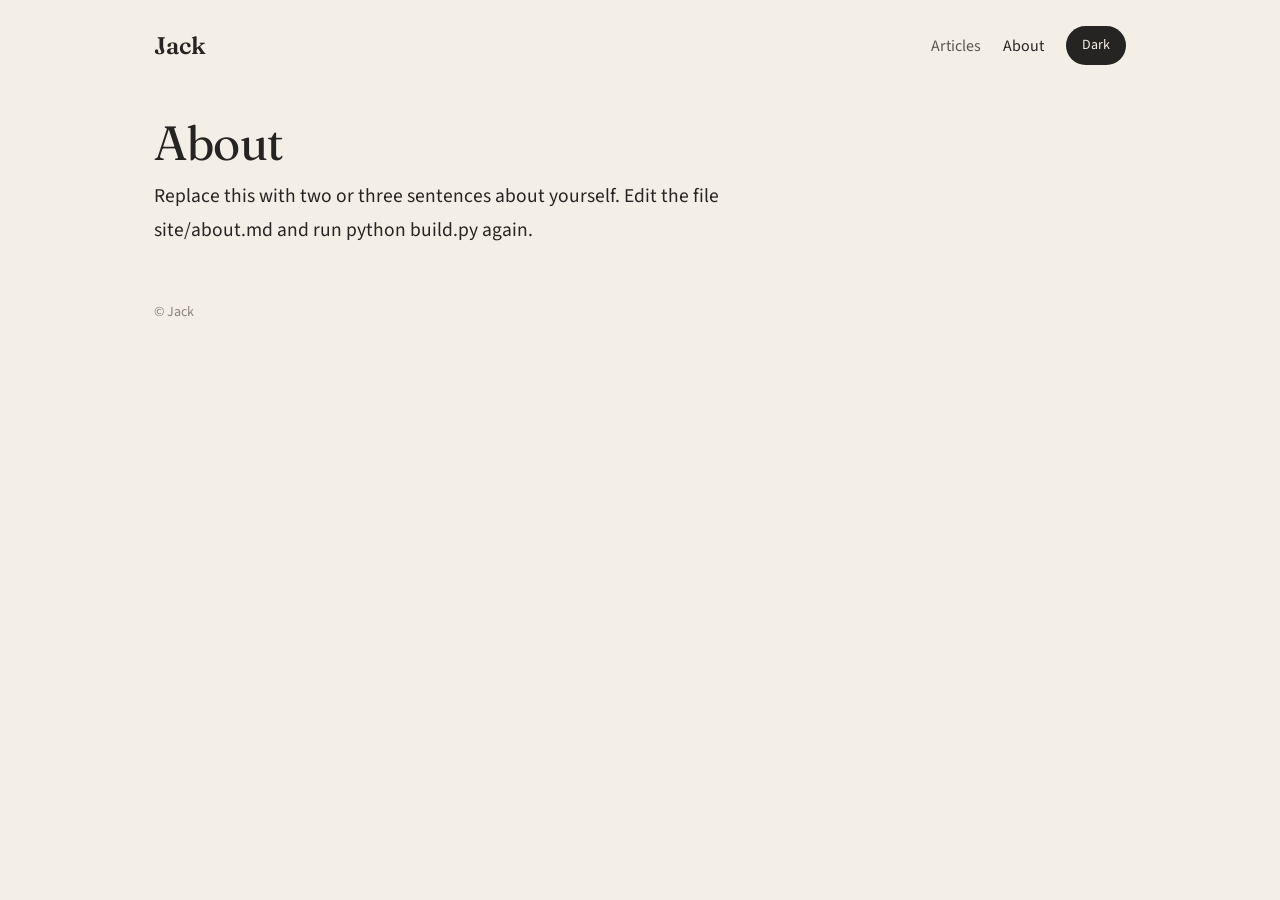
==== docs/about.html @ 679d835d "Restore folder structure: docs/ for the built site, posts/ for sources Co-Authored-By: Claude Sonnet" ====
<!doctype html>
<html lang="en"><head><meta charset="utf-8">
<meta name="viewport" content="width=device-width, initial-scale=1">
<title>About | Jack</title>
<link rel="preconnect" href="https://fonts.googleapis.com">
<link href="https://fonts.googleapis.com/css2?family=Fraunces:ital,opsz,wght@0,9..144,400;0,9..144,600;1,9..144,400&family=Source+Sans+3:wght@400;600&display=swap" rel="stylesheet">
<link rel="stylesheet" href="style.css">
<script>try{var t=localStorage.getItem("theme");if(t)document.documentElement.dataset.theme=t}catch(e){}</script>
</head><body>

<header class="top"><a class="logo" href="index.html">Jack</a>
<nav><a href="index.html">Articles</a><a href="about.html" class="on">About</a>
<button id="theme" aria-label="Switch light or dark theme">Dark</button></nav></header>
<main class="home"><article class="post"><h1>About</h1><div class="body"><p>Replace this with two or three sentences about yourself. Edit the file site/about.md and run python build.py again.</p></div></article></main>
<footer>&copy; Jack</footer>
<script src="site.js"></script>
</body></html>
---- docs/style.css ----
:root{--bg:#F4EFE6;--fg:#262422;--mute:#8a857b;--soft:#5b5750;--card:#fff;--line:#e6dfd1;--accent:#D97757;--accent-ink:#b8532f}
:root[data-theme=dark]{--bg:#1b1917;--fg:#ece7de;--mute:#9a948a;--soft:#c2bcb1;--card:#252320;--line:#38342f;--accent:#e58b6b;--accent-ink:#e58b6b}
@media(prefers-color-scheme:dark){:root:not([data-theme=light]){--bg:#1b1917;--fg:#ece7de;--mute:#9a948a;--soft:#c2bcb1;--card:#252320;--line:#38342f;--accent:#e58b6b;--accent-ink:#e58b6b}}
*{box-sizing:border-box}
html{scroll-behavior:smooth}
body{margin:0;background:var(--bg);color:var(--fg);font:18px/1.65 "Source Sans 3",system-ui,sans-serif;transition:background .25s,color .25s}
a{color:var(--accent-ink)}
#progress{position:fixed;top:0;left:0;height:3px;width:0;background:var(--accent);z-index:10}
.top,.home,footer,.post-wrap{max-width:1100px;margin:0 auto;padding-left:clamp(20px,5vw,64px);padding-right:clamp(20px,5vw,64px)}
.top{display:flex;justify-content:space-between;align-items:center;padding-top:26px;padding-bottom:26px}
.logo{font-family:Fraunces,serif;font-weight:600;font-size:24px;color:var(--fg);text-decoration:none}
nav{display:flex;gap:22px;align-items:center;font-size:16px}
nav a{color:var(--soft);text-decoration:none}
nav a.on,nav a:hover{color:var(--fg)}
#theme{font:inherit;font-size:14px;background:var(--fg);color:var(--bg);border:0;border-radius:99px;padding:8px 16px;cursor:pointer}
.hero{font-family:Fraunces,serif;font-weight:400;font-size:clamp(34px,5vw,58px);line-height:1.12;margin:44px 0 12px;max-width:15em;letter-spacing:-.01em}
.hero i{color:var(--accent)}
.sub{font-size:20px;color:var(--soft);margin:0 0 32px;max-width:32em}
#q{width:100%;max-width:520px;font:inherit;font-size:16px;color:var(--fg);background:var(--card);border:1px solid var(--line);border-radius:14px;padding:14px 18px;margin-bottom:16px;outline:0}
#q:focus{border-color:var(--accent)}
.chips{display:flex;flex-wrap:wrap;gap:8px;margin-bottom:32px}
.chip{font:inherit;font-size:14px;color:var(--soft);background:transparent;border:1px solid var(--line);border-radius:99px;padding:5px 14px;cursor:pointer}
.chip.on{background:var(--fg);color:var(--bg);border-color:var(--fg)}
.grid{display:grid;grid-template-columns:repeat(auto-fill,minmax(290px,1fr));gap:18px}
.card{display:block;background:var(--card);border:1px solid var(--line);border-radius:18px;padding:24px;text-decoration:none;color:var(--fg);transition:transform .2s,border-color .2s}
.card:hover{transform:translateY(-2px);border-color:var(--accent)}
.card[hidden]{display:none}
.tag{font-size:13px;color:var(--accent-ink);font-weight:600;margin-bottom:10px;min-height:1em}
.card h3{font-family:Fraunces,serif;font-weight:400;font-size:24px;line-height:1.2;margin:0 0 10px}
.card .sum{margin:0 0 14px;color:var(--soft);font-size:16px;line-height:1.5}
.meta{font-size:14px;color:var(--mute)}
.none{color:var(--mute)}
.post-wrap{padding-top:24px;padding-bottom:40px}
.post{max-width:40rem}
.home .post{padding-top:24px}
.post h1{font-family:Fraunces,serif;font-weight:400;font-size:clamp(32px,5vw,48px);line-height:1.12;margin:0 0 10px;letter-spacing:-.01em}
.post .meta{margin-bottom:36px}
.post .body{font-size:19.5px;line-height:1.75}
.post .body h2{font-family:Fraunces,serif;font-weight:400;font-size:30px;line-height:1.2;margin:2.4rem 0 .6rem;scroll-margin-top:20px}
.post .body h3{font-family:Fraunces,serif;font-weight:600;font-size:22px;margin:2rem 0 .4rem;scroll-margin-top:20px}
.post .body p{margin:0 0 1.2em}
blockquote{margin:1.6rem 0;padding-left:1.1rem;border-left:3px solid var(--accent);color:var(--soft);font-family:Fraunces,serif;font-style:italic}
blockquote p{margin:0!important}
.poem .body{font-family:Fraunces,serif;font-size:21px;line-height:1.8}
.poem .stanza{margin:0 0 1.8em!important}
.back{margin-top:3rem}
.toc{max-width:40rem;margin:0 0 28px;padding:14px 18px;border:1px solid var(--line);border-radius:14px;background:var(--card);font-size:15px}
.toc a{display:block;color:var(--soft);text-decoration:none;padding:3px 0}
.toc a:hover{color:var(--accent-ink)}
.toc a.l3{padding-left:14px}
.toc-h{font-size:13px;color:var(--mute);margin-bottom:6px;font-weight:600}
.post-wrap>.toc{display:none}
@media(min-width:1100px){
  .toc-inline{display:none}
  .post-wrap>.toc{display:block}
  .has-toc{display:grid;grid-template-columns:40rem 1fr;gap:72px}
  .has-toc .toc{position:sticky;top:28px;align-self:start;border:0;border-left:1px solid var(--line);border-radius:0;background:transparent;padding:0 0 0 18px;margin:6px 0 0}
}
footer{color:var(--mute);font-size:14px;padding-top:30px;padding-bottom:40px}
@media(max-width:560px){.top{padding-top:18px}nav{gap:14px}}
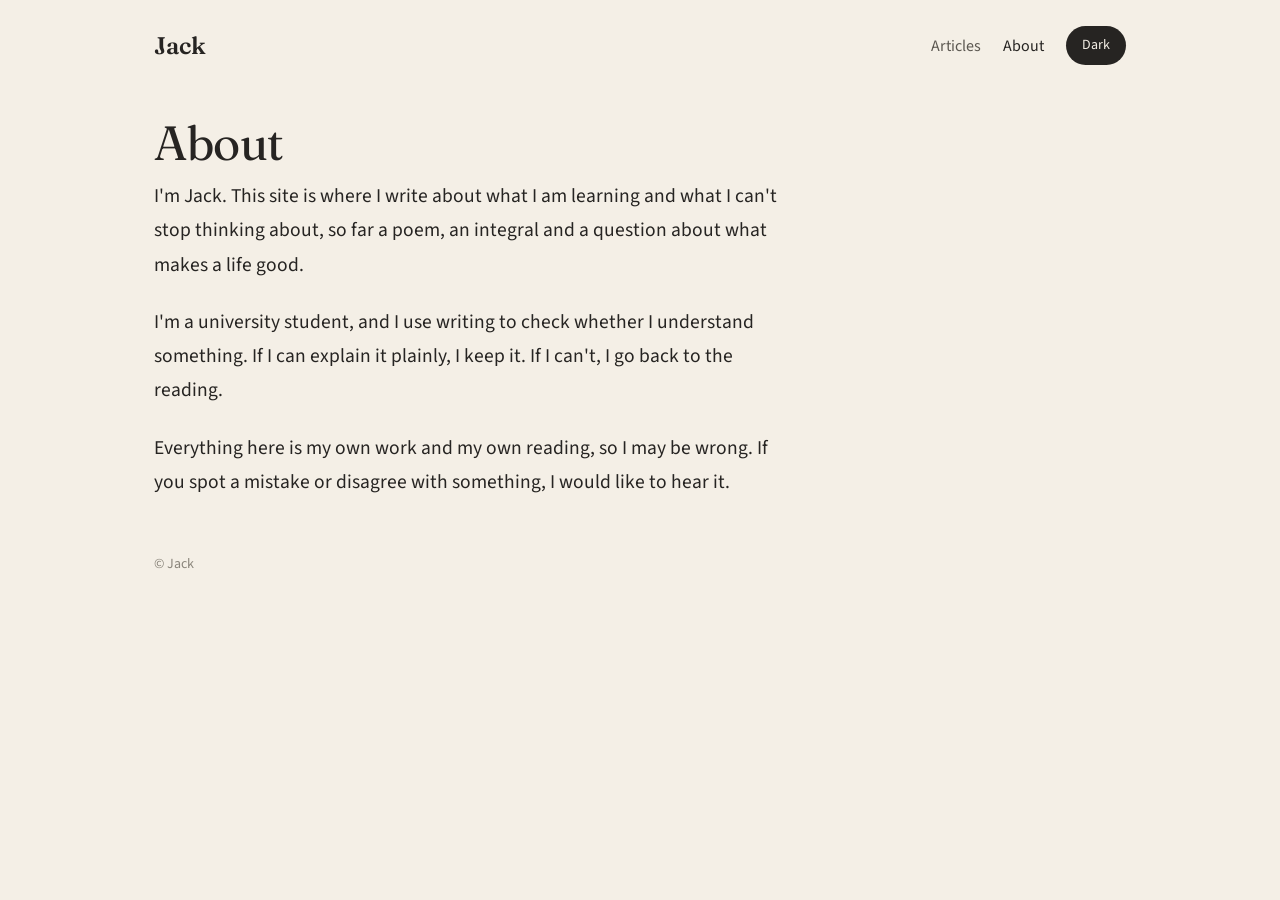
==== commit d01e4f4a: "Write About page Co-Authored-By: Claude Sonnet 5.5 <noreply@anthropic.com>" ====
--- a/docs/about.html
+++ b/docs/about.html
@@ -11,7 +11,9 @@
 <header class="top"><a class="logo" href="index.html">Jack</a>
 <nav><a href="index.html">Articles</a><a href="about.html" class="on">About</a>
 <button id="theme" aria-label="Switch light or dark theme">Dark</button></nav></header>
-<main class="home"><article class="post"><h1>About</h1><div class="body"><p>Replace this with two or three sentences about yourself. Edit the file site/about.md and run python build.py again.</p></div></article></main>
+<main class="home"><article class="post"><h1>About</h1><div class="body"><p>I'm Jack. This site is where I write about what I am learning and what I can't stop thinking about, so far a poem, an integral and a question about what makes a life good.</p>
+<p>I'm a university student, and I use writing to check whether I understand something. If I can explain it plainly, I keep it. If I can't, I go back to the reading.</p>
+<p>Everything here is my own work and my own reading, so I may be wrong. If you spot a mistake or disagree with something, I would like to hear it.</p></div></article></main>
 <footer>&copy; Jack</footer>
 <script src="site.js"></script>
 </body></html>
--- a/docs/style.css
+++ b/docs/style.css
@@ -43,18 +43,30 @@
 blockquote p{margin:0!important}
 .poem .body{font-family:Fraunces,serif;font-size:21px;line-height:1.8}
 .poem .stanza{margin:0 0 1.8em!important}
+.post figure{margin:2rem 0}
+.post figure img{display:block;max-width:100%;height:auto;border-radius:12px}
+.post figcaption{font-size:14px;color:var(--mute);margin-top:8px}
+.post figure.eq{margin:1.3rem 0}
+.post figure.eq img{margin:0 auto;border-radius:0;mix-blend-mode:multiply}
+:root[data-theme=dark] .post figure.eq img{filter:invert(1) hue-rotate(180deg);mix-blend-mode:screen}
+@media(prefers-color-scheme:dark){:root:not([data-theme=light]) .post figure.eq img{filter:invert(1) hue-rotate(180deg);mix-blend-mode:screen}}
 .back{margin-top:3rem}
 .toc{max-width:40rem;margin:0 0 28px;padding:14px 18px;border:1px solid var(--line);border-radius:14px;background:var(--card);font-size:15px}
 .toc a{display:block;color:var(--soft);text-decoration:none;padding:3px 0}
 .toc a:hover{color:var(--accent-ink)}
 .toc a.l3{padding-left:14px}
 .toc-h{font-size:13px;color:var(--mute);margin-bottom:6px;font-weight:600}
+.toc .subs{display:none;padding-bottom:4px}
+.toc-inline .subs,.toc .grp.open .subs{display:block}
+.toc a.active{color:var(--fg);font-weight:600}
+.toc-inline summary{cursor:pointer;font-weight:600;color:var(--soft)}
+.toc-inline[open] summary{margin-bottom:8px}
 .post-wrap>.toc{display:none}
 @media(min-width:1100px){
   .toc-inline{display:none}
   .post-wrap>.toc{display:block}
   .has-toc{display:grid;grid-template-columns:40rem 1fr;gap:72px}
-  .has-toc .toc{position:sticky;top:28px;align-self:start;border:0;border-left:1px solid var(--line);border-radius:0;background:transparent;padding:0 0 0 18px;margin:6px 0 0}
+  .has-toc .toc{max-height:calc(100vh - 56px);overflow-y:auto;scrollbar-width:none;position:sticky;top:28px;align-self:start;border:0;border-left:1px solid var(--line);border-radius:0;background:transparent;padding:0 0 0 18px;margin:6px 0 0}
 }
 footer{color:var(--mute);font-size:14px;padding-top:30px;padding-bottom:40px}
 @media(max-width:560px){.top{padding-top:18px}nav{gap:14px}}
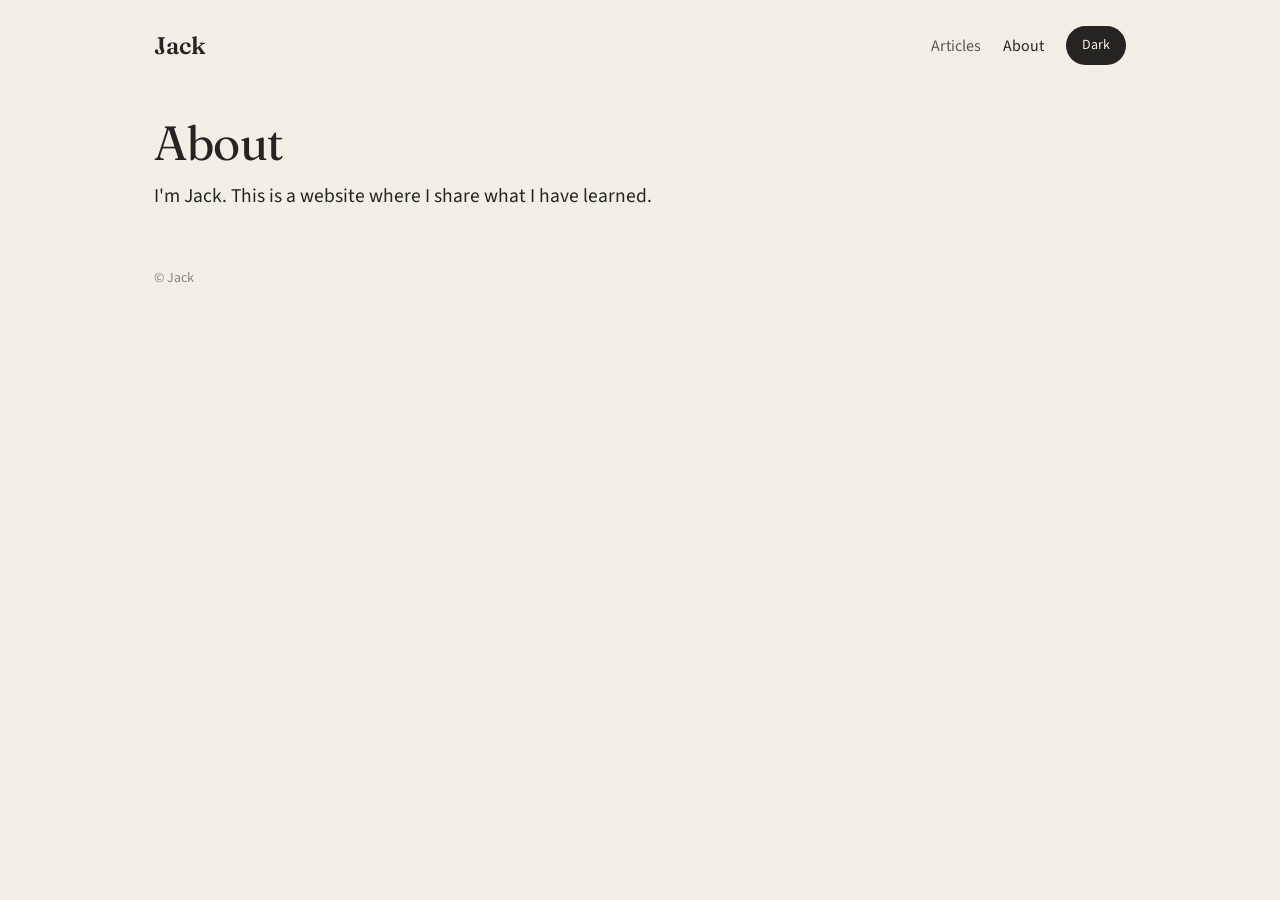
==== commit 31977052: "Simplify About page Co-Authored-By: Claude Sonnet 5.5 <noreply@anthropic.com>" ====
--- a/docs/about.html
+++ b/docs/about.html
@@ -11,9 +11,7 @@
 <header class="top"><a class="logo" href="index.html">Jack</a>
 <nav><a href="index.html">Articles</a><a href="about.html" class="on">About</a>
 <button id="theme" aria-label="Switch light or dark theme">Dark</button></nav></header>
-<main class="home"><article class="post"><h1>About</h1><div class="body"><p>I'm Jack. This site is where I write about what I am learning and what I can't stop thinking about, so far a poem, an integral and a question about what makes a life good.</p>
-<p>I'm a university student, and I use writing to check whether I understand something. If I can explain it plainly, I keep it. If I can't, I go back to the reading.</p>
-<p>Everything here is my own work and my own reading, so I may be wrong. If you spot a mistake or disagree with something, I would like to hear it.</p></div></article></main>
+<main class="home"><article class="post"><h1>About</h1><div class="body"><p>I'm Jack. This is a website where I share what I have learned.</p></div></article></main>
 <footer>&copy; Jack</footer>
 <script src="site.js"></script>
 </body></html>
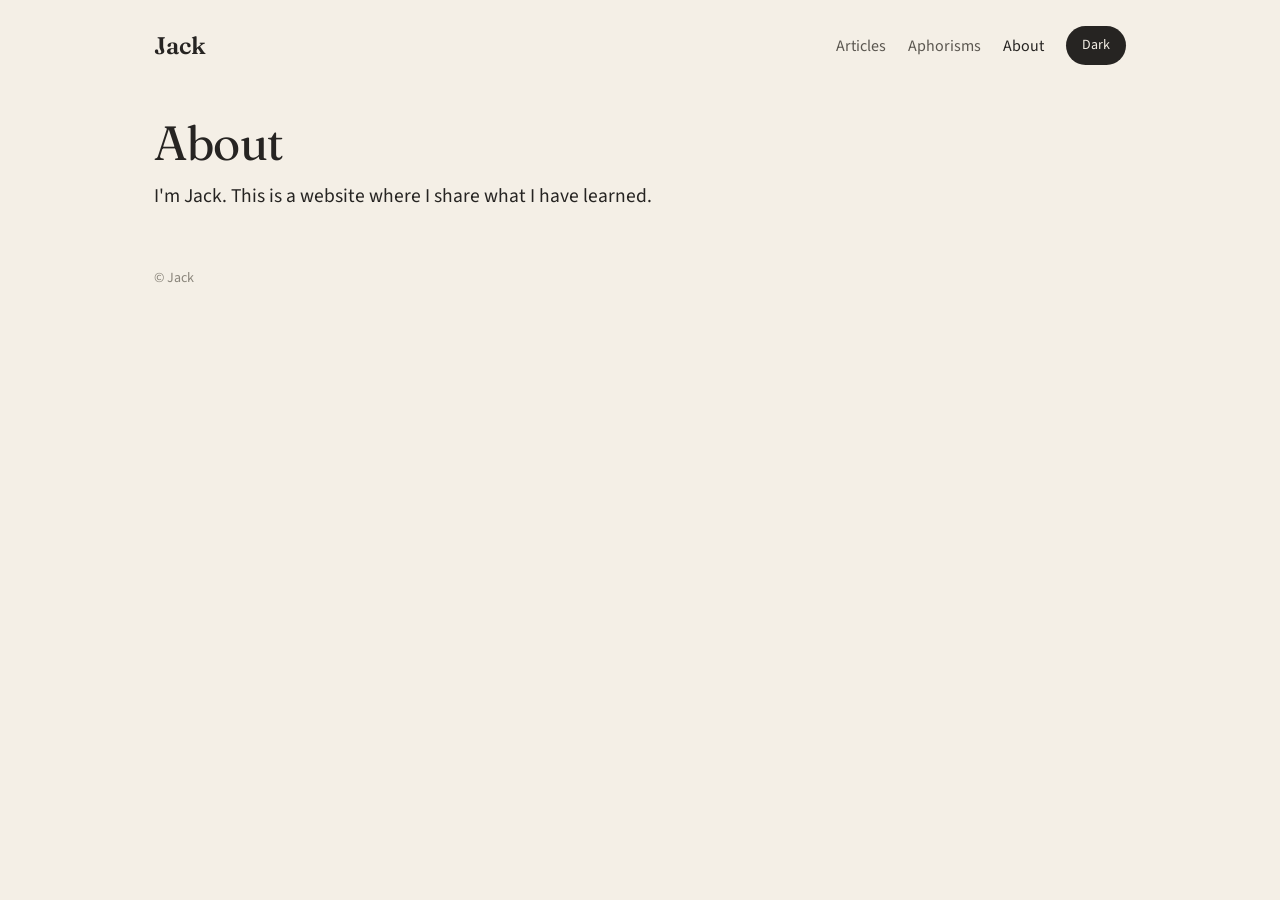
==== commit de893580: "Add Aphorisms page Co-Authored-By: Claude Sonnet 5.5 <noreply@anthropic.com>" ====
--- a/docs/about.html
+++ b/docs/about.html
@@ -9,7 +9,7 @@
 </head><body>
 
 <header class="top"><a class="logo" href="index.html">Jack</a>
-<nav><a href="index.html">Articles</a><a href="about.html" class="on">About</a>
+<nav><a href="index.html">Articles</a><a href="aphorisms.html">Aphorisms</a><a href="about.html" class="on">About</a>
 <button id="theme" aria-label="Switch light or dark theme">Dark</button></nav></header>
 <main class="home"><article class="post"><h1>About</h1><div class="body"><p>I'm Jack. This is a website where I share what I have learned.</p></div></article></main>
 <footer>&copy; Jack</footer>
--- a/docs/style.css
+++ b/docs/style.css
@@ -70,3 +70,10 @@
 }
 footer{color:var(--mute);font-size:14px;padding-top:30px;padding-bottom:40px}
 @media(max-width:560px){.top{padding-top:18px}nav{gap:14px}}
+.quote{margin:0;display:flex;flex-direction:column}
+.quote:hover{transform:none;border-color:var(--line)}
+.quote blockquote{margin:0 0 18px;padding:0;border:0;color:var(--fg);font-size:21px;line-height:1.4;flex:1}
+.quote blockquote p{margin:0}
+.quote figcaption{font-size:15px;color:var(--soft)}
+.quote .who{font-weight:600;color:var(--fg)}
+.quote .src{color:var(--mute);font-size:14px;margin-top:2px}
